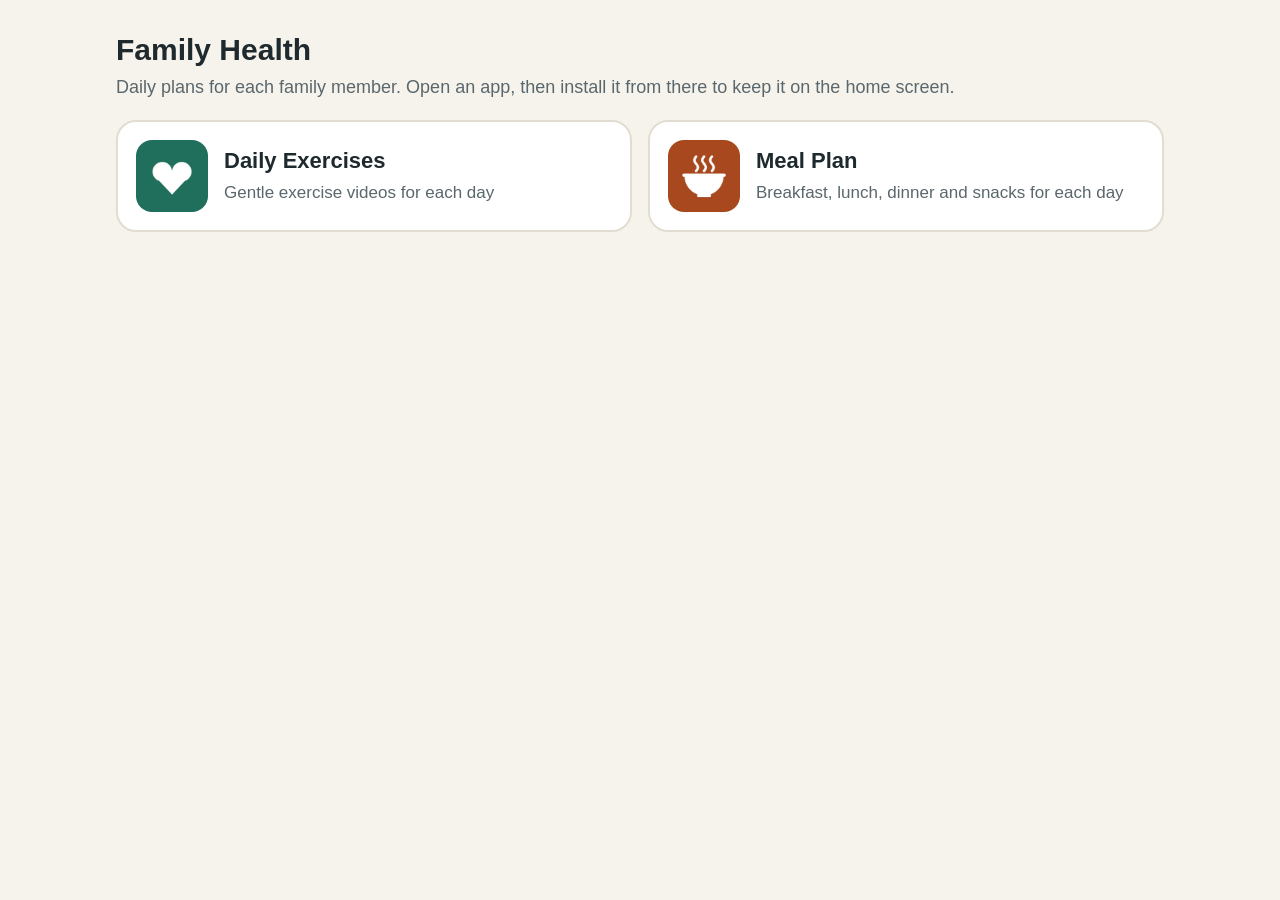
==== index.html @ 71134339 "Add meal plan app and per-person plans; move exercises to exercises/ - New meal_plan/ app: 7-day hea" ====
<!doctype html>
<html lang="en">
<head>
<meta charset="utf-8">
<meta name="viewport" content="width=device-width, initial-scale=1">
<title>Family Health</title>
<link rel="icon" href="exercises/icon-192.png" type="image/png">
<link rel="stylesheet" href="shared/app.css">
<style>
  .apps{display:grid;gap:16px;margin-top:20px}
  @media(min-width:640px){.apps{grid-template-columns:1fr 1fr}}
  .app{display:flex;flex-direction:row;gap:16px;align-items:center;padding:18px;text-decoration:none;color:var(--ink)}
  .app img{width:72px;height:72px;border-radius:16px;flex:none}
  .app .title{margin-bottom:4px}
</style>
</head>
<body>
<div class="wrap">
  <h1>Family Health</h1>
  <p class="sub">Daily plans for each family member. Open an app, then install it from there to keep it on the home screen.</p>
  <div class="apps">
    <a class="card app" href="exercises/">
      <img src="exercises/icon-192.png" alt="">
      <div><h2 class="title">Daily Exercises</h2><div class="meta">Gentle exercise videos for each day</div></div>
    </a>
    <a class="card app" href="meal_plan/">
      <img src="meal_plan/icon-192.png" alt="">
      <div><h2 class="title">Meal Plan</h2><div class="meta">Breakfast, lunch, dinner and snacks for each day</div></div>
    </a>
  </div>
</div>
</body>
</html>
---- shared/app.css ----
/* Shared look for the family apps. Each app can override --accent and --done in its own :root. */
:root{
  --bg:#f6f3ec; --card:#ffffff; --ink:#1f2a2e; --muted:#5a676c;
  --accent:#1f6f5c; --accent-ink:#ffffff; --line:#e2ddd0; --warn:#fff4d6; --warn-line:#e8c766;
  --done:#dff1e8;
}
@media (prefers-color-scheme: dark){
  :root{ --bg:#14191b; --card:#1e2629; --ink:#f1f3f2; --muted:#a9b6ba; --accent:#4fc3a1; --accent-ink:#0c1a16; --line:#2d393d; --warn:#2c2616; --warn-line:#7a6528; --done:#1b3a2f; }
}
*{box-sizing:border-box}
body{margin:0;background:var(--bg);color:var(--ink);font-family:-apple-system,"Segoe UI",Roboto,Helvetica,Arial,sans-serif;font-size:20px;line-height:1.45}
.wrap{max-width:1080px;margin:0 auto;padding:20px 16px 48px}
h1{font-size:30px;margin:8px 0 2px}
.date{font-size:20px;font-weight:700;color:var(--accent);margin:0 0 4px}
.sub{color:var(--muted);margin:0 0 16px;font-size:18px}

.people{display:flex;flex-wrap:wrap;gap:8px;align-items:center;margin:10px 0 12px}
.people[hidden]{display:none}
.people .label{font-size:17px;color:var(--muted);font-weight:600}
.person{font:inherit;font-weight:700;font-size:18px;padding:8px 18px;min-height:46px;border-radius:999px;border:2px solid var(--accent);background:var(--card);color:var(--accent);cursor:pointer}
.person[aria-pressed="true"]{background:var(--accent);color:var(--accent-ink)}

.safety{background:var(--warn);border:2px solid var(--warn-line);border-radius:16px;padding:14px 16px;margin-bottom:18px;font-size:18px}
.safety[hidden]{display:none}
.safety summary{font-weight:700;cursor:pointer;font-size:20px}
.safety ul{margin:10px 0 0;padding-left:22px}
.safety li{margin:6px 0}

.tabs{display:grid;grid-template-columns:repeat(var(--n,5),1fr);gap:8px;margin-bottom:8px}
.tab{min-width:0;font:inherit;font-weight:700;padding:14px 4px;border-radius:14px;border:2px solid var(--line);background:var(--card);color:var(--ink);cursor:pointer;min-height:56px}
.tab[aria-selected="true"]{background:var(--accent);color:var(--accent-ink);border-color:var(--accent)}
.tab.today::after{content:"Today";display:block;font-size:12px;font-weight:600}
@media(max-width:520px){.tabs.many{gap:4px}.tabs.many .tab{font-size:16px;padding:12px 2px;border-radius:10px}}

.focus{font-size:22px;font-weight:700;margin:18px 0 4px}
.focus-sub{color:var(--muted);margin:0 0 10px;font-size:18px}
.grid{display:grid;grid-template-columns:1fr;gap:16px}
@media(min-width:860px){.grid{grid-template-columns:repeat(3,1fr)}}
.card{background:var(--card);border:2px solid var(--line);border-radius:20px;overflow:hidden;display:flex;flex-direction:column}
.card.done{background:var(--done);border-color:var(--accent)}
.body{padding:14px 16px 16px;display:flex;flex-direction:column;gap:8px;flex:1}
.step{font-size:14px;font-weight:700;letter-spacing:.06em;text-transform:uppercase;color:var(--accent)}
.title{font-size:22px;font-weight:700;margin:0}
.meta{color:var(--muted);font-size:17px}
.tip{font-size:17px}
.row{display:flex;gap:10px;margin-top:auto;padding-top:6px;flex-wrap:wrap}
.btn{font:inherit;font-weight:700;font-size:18px;border-radius:12px;padding:12px 14px;min-height:50px;border:2px solid var(--accent);cursor:pointer;text-decoration:none;display:inline-flex;align-items:center;justify-content:center;flex:1}
.btn.primary{background:var(--accent);color:var(--accent-ink)}
.btn.ghost{background:transparent;color:var(--accent)}
.rest{background:var(--card);border:2px solid var(--line);border-radius:20px;padding:20px;margin-top:16px}
.foot{color:var(--muted);font-size:15px;margin-top:28px}
:focus-visible{outline:3px solid var(--accent);outline-offset:2px}

.install{position:fixed;left:12px;right:12px;bottom:calc(12px + env(safe-area-inset-bottom));max-width:620px;margin:0 auto;background:var(--card);border:2px solid var(--accent);border-radius:20px;padding:14px 16px;box-shadow:0 8px 28px rgba(0,0,0,.25);display:flex;gap:14px;align-items:center;flex-wrap:wrap;z-index:10}
.install[hidden]{display:none}
.install img{width:52px;height:52px;border-radius:12px}
.install .msg{flex:1;min-width:200px;font-size:18px}
.install .row{margin:0;padding:0;flex-basis:100%}
body.has-install .wrap{padding-bottom:200px}
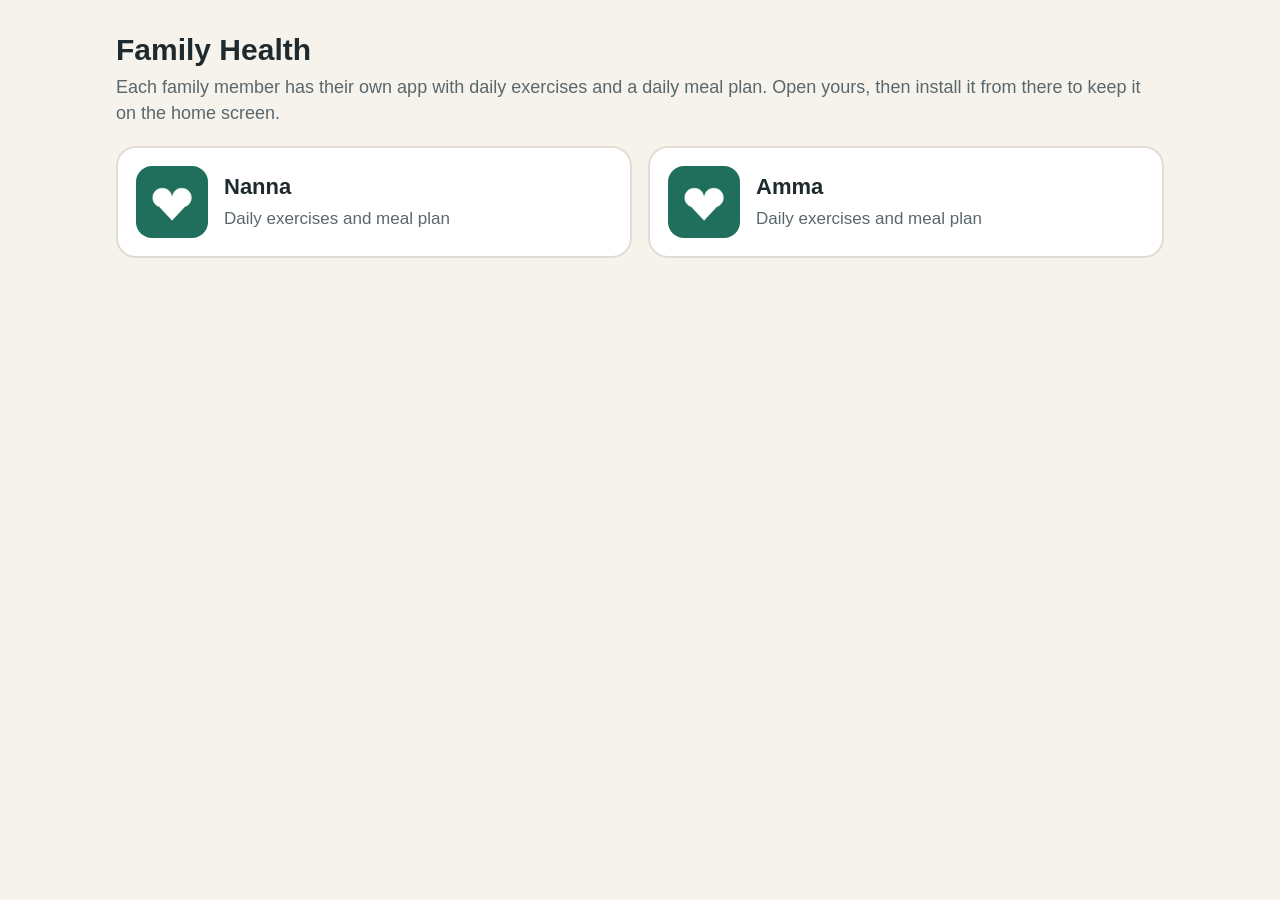
==== commit 3a281395: "Give each family member their own app; remove done buttons - Each member folder (nanna/, amma/) is a" ====
--- a/index.html
+++ b/index.html
@@ -4,28 +4,21 @@
 <meta charset="utf-8">
 <meta name="viewport" content="width=device-width, initial-scale=1">
 <title>Family Health</title>
-<link rel="icon" href="exercises/icon-192.png" type="image/png">
+<link rel="icon" href="shared/icons/heart-192.png" type="image/png">
 <link rel="stylesheet" href="shared/app.css">
-<style>
-  .apps{display:grid;gap:16px;margin-top:20px}
-  @media(min-width:640px){.apps{grid-template-columns:1fr 1fr}}
-  .app{display:flex;flex-direction:row;gap:16px;align-items:center;padding:18px;text-decoration:none;color:var(--ink)}
-  .app img{width:72px;height:72px;border-radius:16px;flex:none}
-  .app .title{margin-bottom:4px}
-</style>
 </head>
 <body>
 <div class="wrap">
   <h1>Family Health</h1>
-  <p class="sub">Daily plans for each family member. Open an app, then install it from there to keep it on the home screen.</p>
+  <p class="sub">Each family member has their own app with daily exercises and a daily meal plan. Open yours, then install it from there to keep it on the home screen.</p>
   <div class="apps">
-    <a class="card app" href="exercises/">
-      <img src="exercises/icon-192.png" alt="">
-      <div><h2 class="title">Daily Exercises</h2><div class="meta">Gentle exercise videos for each day</div></div>
+    <a class="card app" href="nanna/">
+      <img src="shared/icons/heart-192.png" alt="">
+      <div><h2 class="title">Nanna</h2><div class="meta">Daily exercises and meal plan</div></div>
     </a>
-    <a class="card app" href="meal_plan/">
-      <img src="meal_plan/icon-192.png" alt="">
-      <div><h2 class="title">Meal Plan</h2><div class="meta">Breakfast, lunch, dinner and snacks for each day</div></div>
+    <a class="card app" href="amma/">
+      <img src="shared/icons/heart-192.png" alt="">
+      <div><h2 class="title">Amma</h2><div class="meta">Daily exercises and meal plan</div></div>
     </a>
   </div>
 </div>
--- a/shared/app.css
+++ b/shared/app.css
@@ -1,11 +1,11 @@
-/* Shared look for the family apps. Each app can override --accent and --done in its own :root. */
+/* Shared look for every family member's app. Meal pages use an orange accent (body.meals). */
 :root{
   --bg:#f6f3ec; --card:#ffffff; --ink:#1f2a2e; --muted:#5a676c;
   --accent:#1f6f5c; --accent-ink:#ffffff; --line:#e2ddd0; --warn:#fff4d6; --warn-line:#e8c766;
-  --done:#dff1e8;
+ 
 }
 @media (prefers-color-scheme: dark){
-  :root{ --bg:#14191b; --card:#1e2629; --ink:#f1f3f2; --muted:#a9b6ba; --accent:#4fc3a1; --accent-ink:#0c1a16; --line:#2d393d; --warn:#2c2616; --warn-line:#7a6528; --done:#1b3a2f; }
+  :root{ --bg:#14191b; --card:#1e2629; --ink:#f1f3f2; --muted:#a9b6ba; --accent:#4fc3a1; --accent-ink:#0c1a16; --line:#2d393d; --warn:#2c2616; --warn-line:#7a6528; }
 }
 *{box-sizing:border-box}
 body{margin:0;background:var(--bg);color:var(--ink);font-family:-apple-system,"Segoe UI",Roboto,Helvetica,Arial,sans-serif;font-size:20px;line-height:1.45}
@@ -13,12 +13,17 @@
 h1{font-size:30px;margin:8px 0 2px}
 .date{font-size:20px;font-weight:700;color:var(--accent);margin:0 0 4px}
 .sub{color:var(--muted);margin:0 0 16px;font-size:18px}
+.back{display:inline-block;font-size:18px;font-weight:700;color:var(--accent);text-decoration:none;padding:8px 0;min-height:44px}
+body.meals{--accent:#a8481f}
+@media (prefers-color-scheme: dark){ body.meals{--accent:#f0a274} }
 
-.people{display:flex;flex-wrap:wrap;gap:8px;align-items:center;margin:10px 0 12px}
-.people[hidden]{display:none}
-.people .label{font-size:17px;color:var(--muted);font-weight:600}
-.person{font:inherit;font-weight:700;font-size:18px;padding:8px 18px;min-height:46px;border-radius:999px;border:2px solid var(--accent);background:var(--card);color:var(--accent);cursor:pointer}
-.person[aria-pressed="true"]{background:var(--accent);color:var(--accent-ink)}
+/* Member home page */
+.apps{display:grid;gap:16px;margin-top:20px}
+@media(min-width:640px){.apps{grid-template-columns:1fr 1fr}}
+.card.app{flex-direction:row;gap:16px;align-items:center;padding:18px;text-decoration:none;color:var(--ink)}
+.app img{width:72px;height:72px;border-radius:16px;flex:none}
+.app .title{margin-bottom:4px}
+
 
 .safety{background:var(--warn);border:2px solid var(--warn-line);border-radius:16px;padding:14px 16px;margin-bottom:18px;font-size:18px}
 .safety[hidden]{display:none}
@@ -37,7 +42,6 @@
 .grid{display:grid;grid-template-columns:1fr;gap:16px}
 @media(min-width:860px){.grid{grid-template-columns:repeat(3,1fr)}}
 .card{background:var(--card);border:2px solid var(--line);border-radius:20px;overflow:hidden;display:flex;flex-direction:column}
-.card.done{background:var(--done);border-color:var(--accent)}
 .body{padding:14px 16px 16px;display:flex;flex-direction:column;gap:8px;flex:1}
 .step{font-size:14px;font-weight:700;letter-spacing:.06em;text-transform:uppercase;color:var(--accent)}
 .title{font-size:22px;font-weight:700;margin:0}
@@ -48,6 +52,13 @@
 .btn.primary{background:var(--accent);color:var(--accent-ink)}
 .btn.ghost{background:transparent;color:var(--accent)}
 .rest{background:var(--card);border:2px solid var(--line);border-radius:20px;padding:20px;margin-top:16px}
+.castnote{margin:0 0 14px;font-size:17px}
+.video{position:relative;aspect-ratio:16/9;background:#000}
+.video iframe{position:absolute;inset:0;width:100%;height:100%;border:0}
+.time{color:var(--muted);font-size:16px;font-weight:600}
+.items{margin:0;padding-left:22px;font-size:19px}
+.items li{margin:4px 0}
+.why{font-size:17px;color:var(--muted);border-top:1px solid var(--line);padding-top:8px}
 .foot{color:var(--muted);font-size:15px;margin-top:28px}
 :focus-visible{outline:3px solid var(--accent);outline-offset:2px}
 
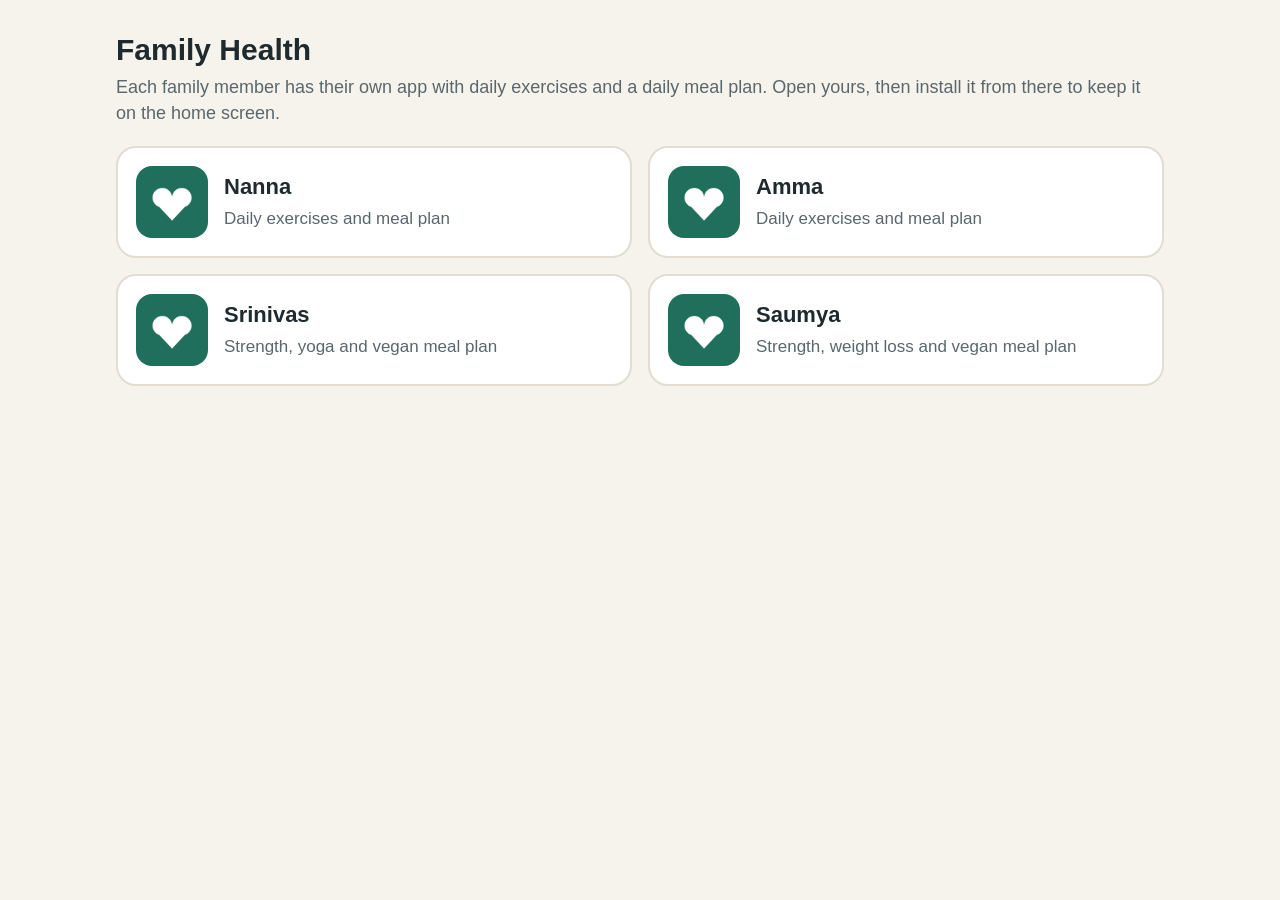
==== commit 94642e29: "Add Srinivas's and Saumya's apps Srinivas: vegan two-meal plan for building muscle (diabetes and thy" ====
--- a/index.html
+++ b/index.html
@@ -20,6 +20,14 @@
       <img src="shared/icons/heart-192.png" alt="">
       <div><h2 class="title">Amma</h2><div class="meta">Daily exercises and meal plan</div></div>
     </a>
+    <a class="card app" href="srinivas/">
+      <img src="shared/icons/heart-192.png" alt="">
+      <div><h2 class="title">Srinivas</h2><div class="meta">Strength, yoga and vegan meal plan</div></div>
+    </a>
+    <a class="card app" href="saumya/">
+      <img src="shared/icons/heart-192.png" alt="">
+      <div><h2 class="title">Saumya</h2><div class="meta">Strength, weight loss and vegan meal plan</div></div>
+    </a>
   </div>
 </div>
 </body>
--- a/shared/app.css
+++ b/shared/app.css
@@ -1,8 +1,7 @@
-/* Shared look for every family member's app. Meal pages use an orange accent (body.meals). */
+/* Shared look for every family member's app. The Meals tab uses an orange accent. */
 :root{
   --bg:#f6f3ec; --card:#ffffff; --ink:#1f2a2e; --muted:#5a676c;
   --accent:#1f6f5c; --accent-ink:#ffffff; --line:#e2ddd0; --warn:#fff4d6; --warn-line:#e8c766;
- 
 }
 @media (prefers-color-scheme: dark){
   :root{ --bg:#14191b; --card:#1e2629; --ink:#f1f3f2; --muted:#a9b6ba; --accent:#4fc3a1; --accent-ink:#0c1a16; --line:#2d393d; --warn:#2c2616; --warn-line:#7a6528; }
@@ -11,19 +10,25 @@
 body{margin:0;background:var(--bg);color:var(--ink);font-family:-apple-system,"Segoe UI",Roboto,Helvetica,Arial,sans-serif;font-size:20px;line-height:1.45}
 .wrap{max-width:1080px;margin:0 auto;padding:20px 16px 48px}
 h1{font-size:30px;margin:8px 0 2px}
+.top{display:flex;align-items:flex-start;justify-content:space-between;gap:12px}
+.lang{font:inherit;font-weight:700;font-size:18px;flex:none;margin-top:8px;padding:8px 16px;min-height:46px;border-radius:999px;border:2px solid var(--accent);background:var(--card);color:var(--accent);cursor:pointer}
 .date{font-size:20px;font-weight:700;color:var(--accent);margin:0 0 4px}
 .sub{color:var(--muted);margin:0 0 16px;font-size:18px}
-.back{display:inline-block;font-size:18px;font-weight:700;color:var(--accent);text-decoration:none;padding:8px 0;min-height:44px}
-body.meals{--accent:#a8481f}
-@media (prefers-color-scheme: dark){ body.meals{--accent:#f0a274} }
+body[data-section="meals"]{--accent:#a8481f}
+@media (prefers-color-scheme: dark){ body[data-section="meals"]{--accent:#f0a274} }
 
-/* Member home page */
+/* Exercises / Meals tabs at the top of a member's app */
+.sections{display:grid;grid-template-columns:1fr 1fr;gap:10px;margin:14px 0 14px}
+.section{font:inherit;font-weight:700;font-size:20px;display:flex;align-items:center;justify-content:center;gap:10px;min-height:64px;padding:10px;border-radius:16px;border:2px solid var(--line);background:var(--card);color:var(--ink);cursor:pointer}
+.section img{width:36px;height:36px;border-radius:9px;flex:none}
+.section[aria-selected="true"]{background:var(--accent);border-color:var(--accent);color:var(--accent-ink)}
+
+/* Family page */
 .apps{display:grid;gap:16px;margin-top:20px}
 @media(min-width:640px){.apps{grid-template-columns:1fr 1fr}}
 .card.app{flex-direction:row;gap:16px;align-items:center;padding:18px;text-decoration:none;color:var(--ink)}
 .app img{width:72px;height:72px;border-radius:16px;flex:none}
 .app .title{margin-bottom:4px}
-
 
 .safety{background:var(--warn);border:2px solid var(--warn-line);border-radius:16px;padding:14px 16px;margin-bottom:18px;font-size:18px}
 .safety[hidden]{display:none}
@@ -34,7 +39,7 @@
 .tabs{display:grid;grid-template-columns:repeat(var(--n,5),1fr);gap:8px;margin-bottom:8px}
 .tab{min-width:0;font:inherit;font-weight:700;padding:14px 4px;border-radius:14px;border:2px solid var(--line);background:var(--card);color:var(--ink);cursor:pointer;min-height:56px}
 .tab[aria-selected="true"]{background:var(--accent);color:var(--accent-ink);border-color:var(--accent)}
-.tab.today::after{content:"Today";display:block;font-size:12px;font-weight:600}
+.tab.today::after{content:attr(data-today);display:block;font-size:12px;font-weight:600}
 @media(max-width:520px){.tabs.many{gap:4px}.tabs.many .tab{font-size:16px;padding:12px 2px;border-radius:10px}}
 
 .focus{font-size:22px;font-weight:700;margin:18px 0 4px}
@@ -59,6 +64,13 @@
 .items{margin:0;padding-left:22px;font-size:19px}
 .items li{margin:4px 0}
 .why{font-size:17px;color:var(--muted);border-top:1px solid var(--line);padding-top:8px}
+.moves{margin:0;padding-left:26px;font-size:19px}
+.moves li{padding:8px 0;border-top:1px solid var(--line)}
+.moves li:first-child{border-top:0;padding-top:0}
+.move{display:flex;flex-wrap:wrap;justify-content:space-between;gap:2px 12px}
+.dose{color:var(--accent);font-weight:700;font-size:17px}
+.move-tip{color:var(--muted);font-size:16px}
+.howto{color:var(--accent);font-size:16px;font-weight:600}
 .foot{color:var(--muted);font-size:15px;margin-top:28px}
 :focus-visible{outline:3px solid var(--accent);outline-offset:2px}
 
